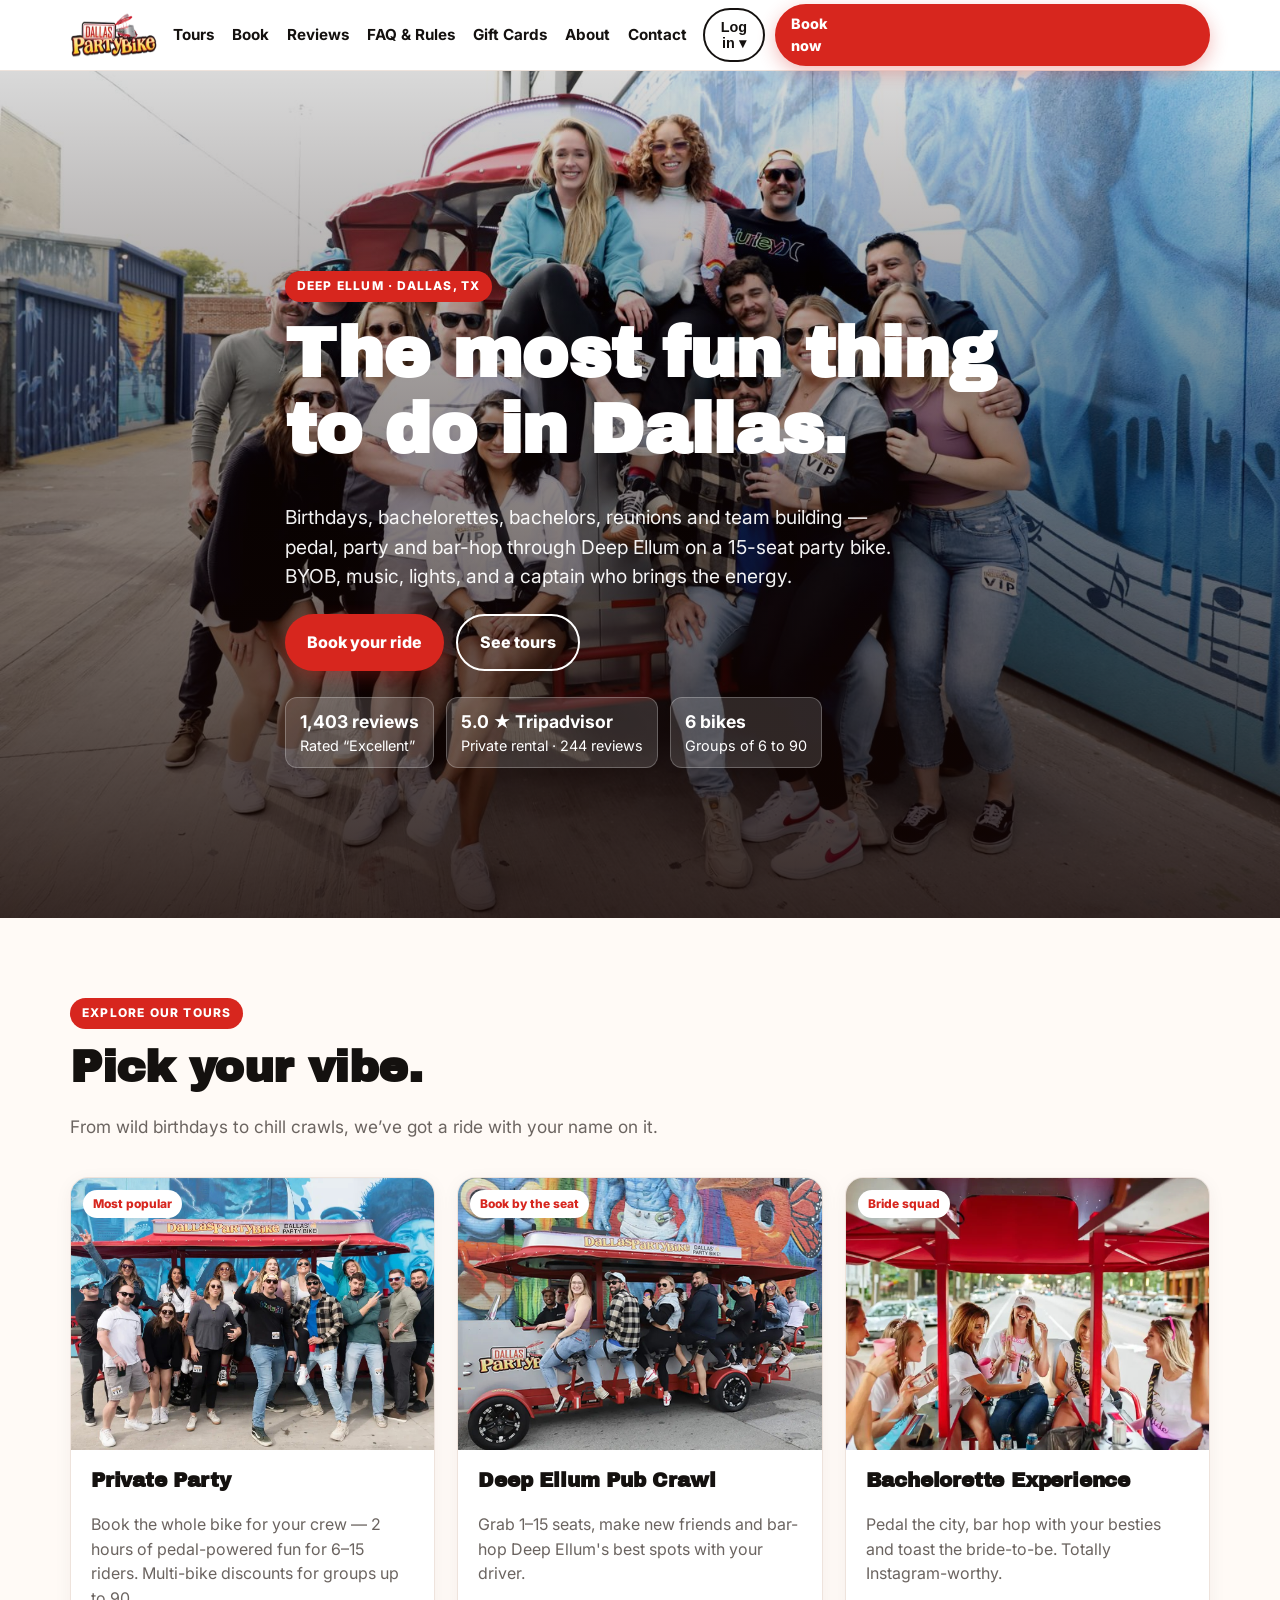
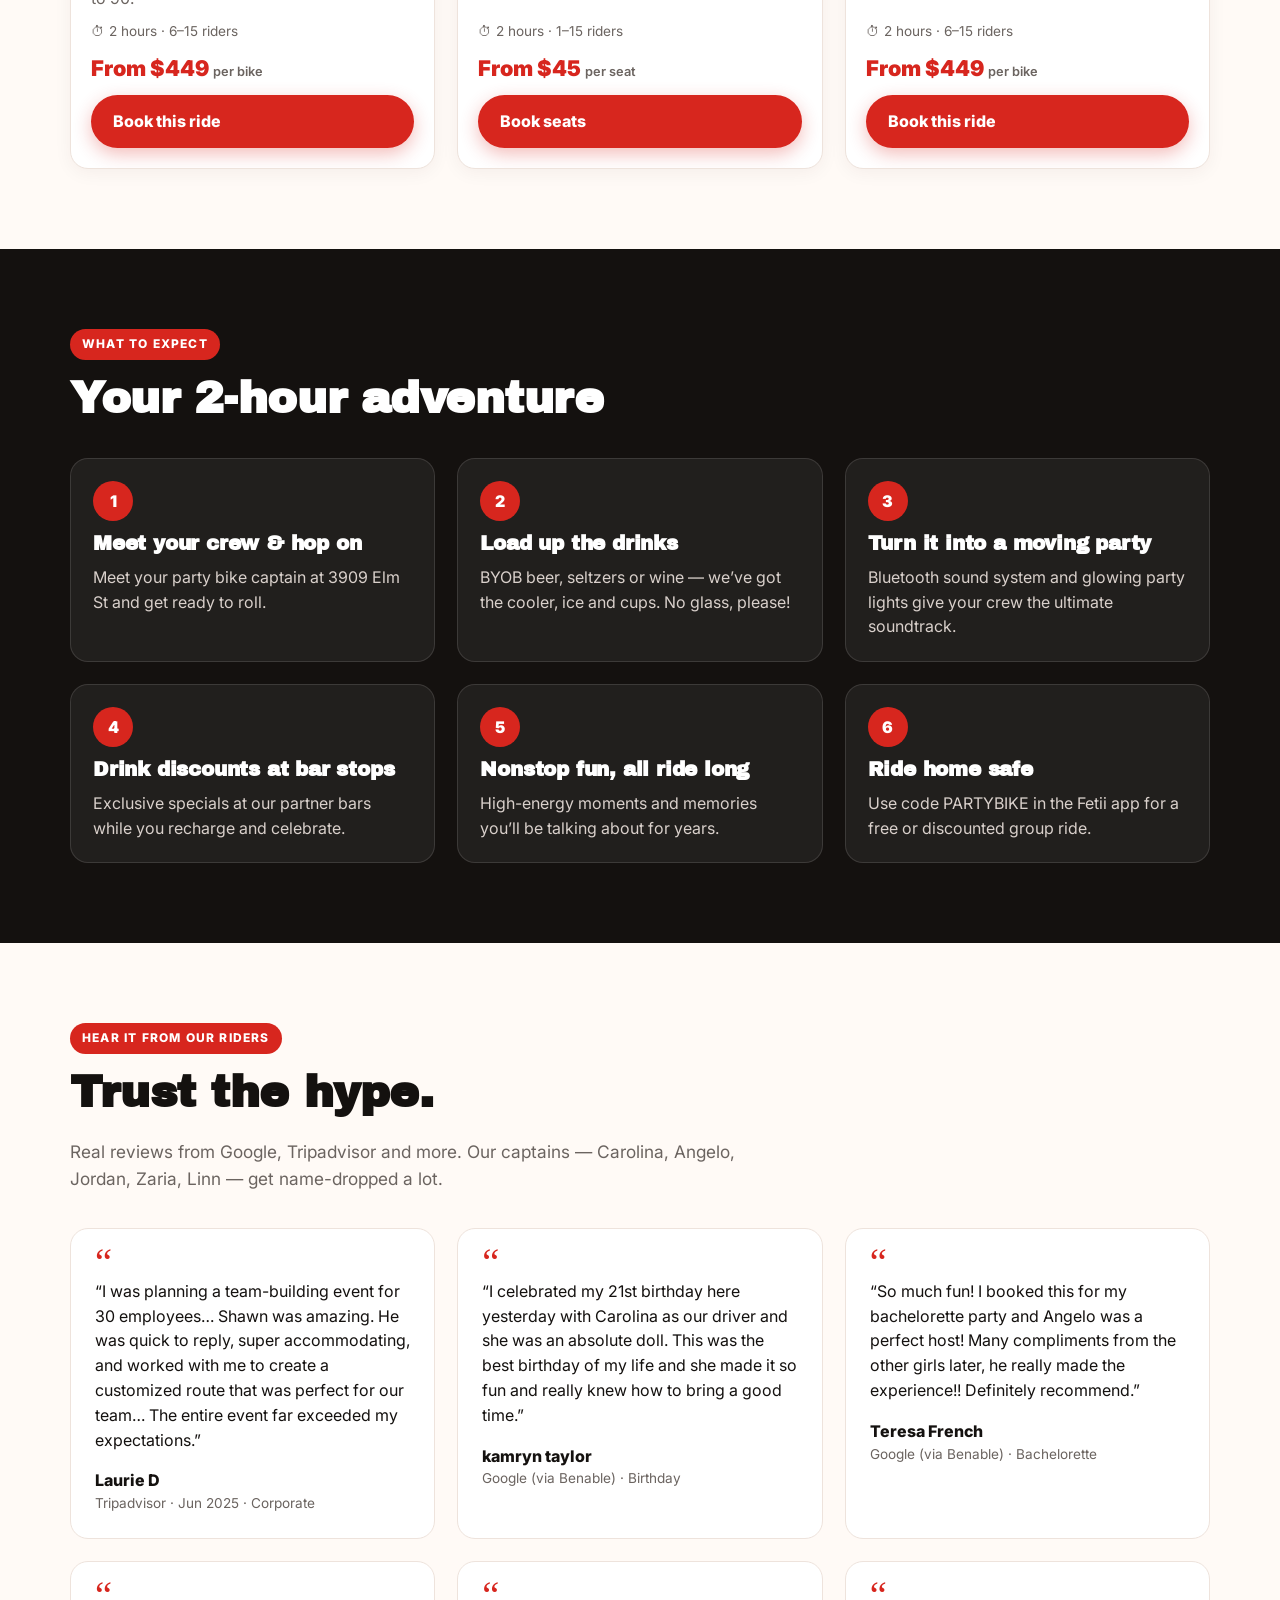
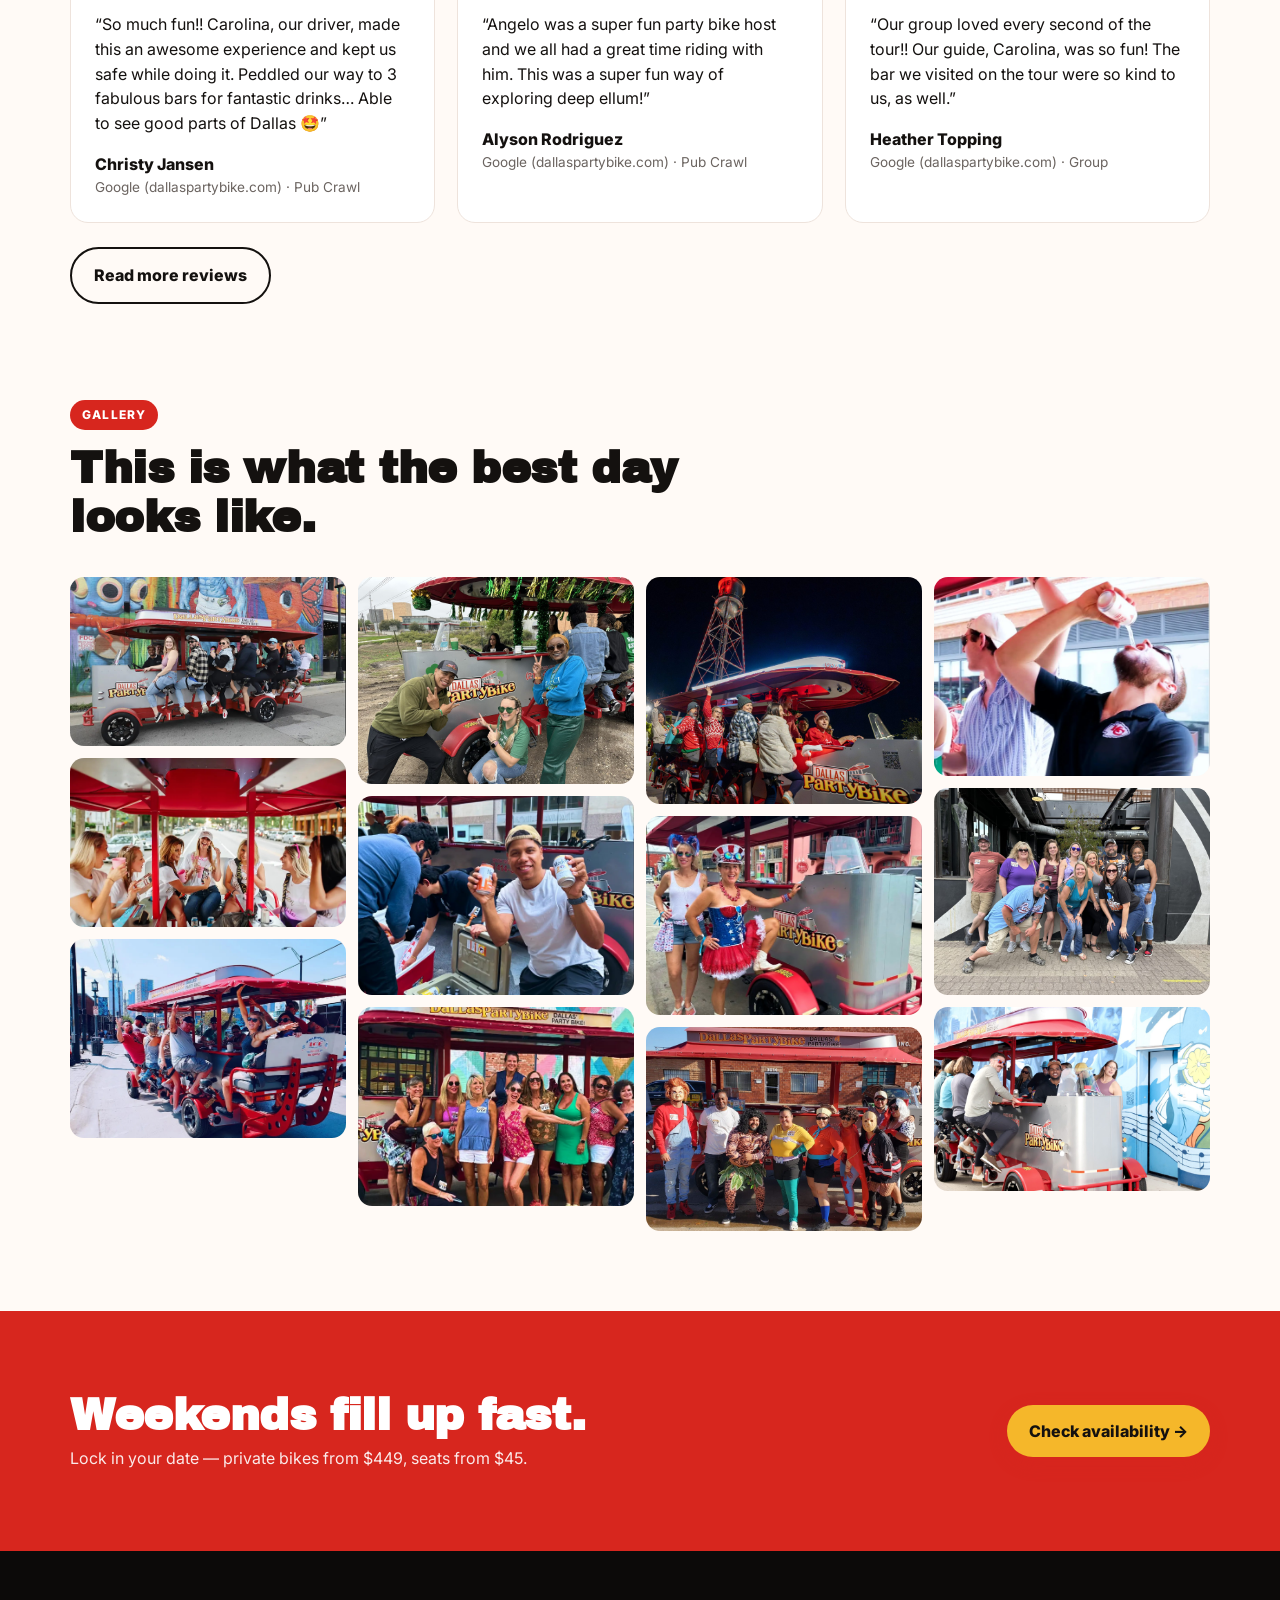
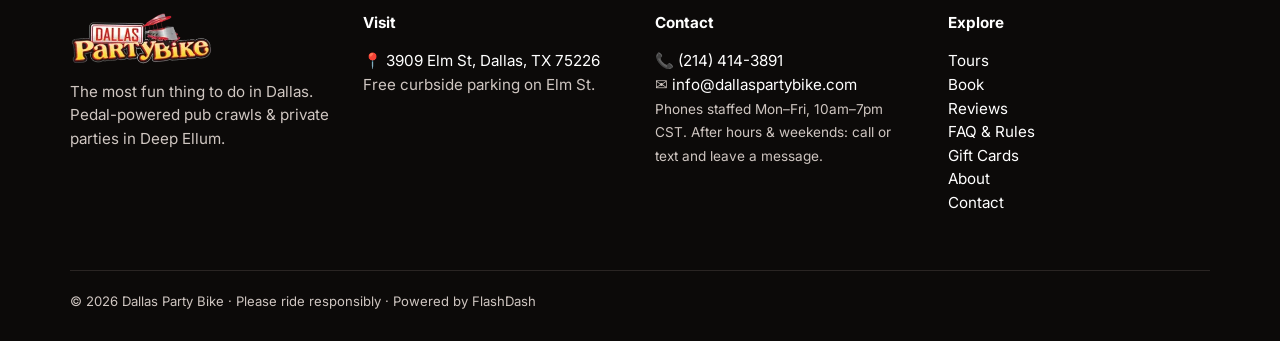
==== index.html @ ded642da "Dallas Party Bike preview site" ====
<!doctype html><html lang="en"><head><meta charset="utf-8"><meta name="robots" content="noindex,nofollow"><meta name="viewport" content="width=device-width,initial-scale=1">
<title>Dallas Party Bike | The Most Fun Thing to Do in Dallas</title><meta name="description" content="Pedal-powered pub crawls and private party bike rides in Deep Ellum, Dallas."><link rel="icon" href="assets/logo.png">
<link rel="preconnect" href="https://fonts.googleapis.com"><link href="https://fonts.googleapis.com/css2?family=Archivo+Black&family=Inter:wght@400;600;700;800;900&display=swap" rel="stylesheet">
<link rel="stylesheet" href="css/site.css"><script src="js/data.js"></script></head><body>
<section class="hero"><div class="bg" style="background-image:url(assets/group-mural.jpg)"></div><div class="wrap"><span class="eyebrow">Deep Ellum · Dallas, TX</span>
<h1>The most fun thing<br>to do in Dallas.</h1><p class="lead">Birthdays, bachelorettes, bachelors, reunions and team building — pedal, party and bar-hop through Deep Ellum on a 15-seat party bike. BYOB, music, lights, and a captain who brings the energy.</p>
<div style="display:flex;gap:12px;flex-wrap:wrap;margin-top:22px"><a class="btn" href="book.html">Book your ride</a><a class="btn ghost" href="tours.html">See tours</a></div>
<div class="trust"><div><b>1,403 reviews</b>Rated “Excellent”</div><div><b>5.0 ★ Tripadvisor</b>Private rental · 244 reviews</div><div><b>6 bikes</b>Groups of 6 to 90</div></div></div></section>
<section><div class="wrap"><div class="sec-head"><span class="eyebrow">Explore our tours</span><h2>Pick your vibe.</h2><p>From wild birthdays to chill crawls, we’ve got a ride with your name on it.</p></div><div class="grid g3" id="pk"></div></div></section>
<section class="dark"><div class="wrap"><div class="sec-head"><span class="eyebrow">What to expect</span><h2>Your 2-hour adventure</h2></div><div class="grid g3 steps">
<div class="step"><h3>Meet your crew & hop on</h3><p>Meet your party bike captain at 3909 Elm St and get ready to roll.</p></div>
<div class="step"><h3>Load up the drinks</h3><p>BYOB beer, seltzers or wine — we’ve got the cooler, ice and cups. No glass, please!</p></div>
<div class="step"><h3>Turn it into a moving party</h3><p>Bluetooth sound system and glowing party lights give your crew the ultimate soundtrack.</p></div>
<div class="step"><h3>Drink discounts at bar stops</h3><p>Exclusive specials at our partner bars while you recharge and celebrate.</p></div>
<div class="step"><h3>Nonstop fun, all ride long</h3><p>High-energy moments and memories you’ll be talking about for years.</p></div>
<div class="step"><h3>Ride home safe</h3><p>Use code PARTYBIKE in the Fetii app for a free or discounted group ride.</p></div></div></div></section>
<section><div class="wrap"><div class="sec-head"><span class="eyebrow">Hear it from our riders</span><h2>Trust the hype.</h2><p>Real reviews from Google, Tripadvisor and more. Our captains — Carolina, Angelo, Jordan, Zaria, Linn — get name-dropped a lot.</p></div><div class="grid g3" id="rv"></div><p style="margin-top:24px"><a class="btn ghost" href="reviews.html">Read more reviews</a></p></div></section>
<section style="padding-top:0"><div class="wrap"><div class="sec-head"><span class="eyebrow">Gallery</span><h2>This is what the best day looks like.</h2></div><div class="gallery">
<img src="assets/mural-ride.jpg" alt=""><img src="assets/bachelorette.jpg" alt=""><img src="assets/skyline-ride.jpg" alt=""><img src="assets/holiday-crew.jpg" alt=""><img src="assets/cooler-cheers.jpg" alt=""><img src="assets/ladies-group.jpg" alt=""><img src="assets/night-holiday.jpg" alt=""><img src="assets/patriotic.jpg" alt=""><img src="assets/costume-group.jpg" alt=""><img src="assets/shotgun.jpg" alt=""><img src="assets/group-street.jpg" alt=""><img src="assets/bike-riding.jpg" alt=""></div></div></section>
<section class="redbg"><div class="wrap cta-band"><div><h2 style="margin:0">Weekends fill up fast.</h2><p style="margin:.4em 0 0;opacity:.9">Lock in your date — private bikes from $449, seats from $45.</p></div><a class="btn gold" href="book.html">Check availability →</a></div></section><script src="js/layout.js"></script><script>pk.innerHTML=DPB.packages.slice(0,3).map(pkgCard).join("");rv.innerHTML=DPB.reviews.slice(0,6).map(reviewCard).join("")</script></body></html>
---- css/site.css ----
:root{--red:#d7261e;--red-d:#a8180f;--gold:#f5b72a;--ink:#14110f;--muted:#6b6460;--bg:#fffaf6;--card:#fff;--line:#eee3dc;--r:18px}
*{box-sizing:border-box}html{scroll-behavior:smooth}
body{margin:0;font-family:Inter,system-ui,-apple-system,Segoe UI,Roboto,sans-serif;color:var(--ink);background:var(--bg);line-height:1.55}
h1,h2,h3{font-family:"Archivo Black","Inter",sans-serif;line-height:1.08;margin:0 0 .5em;letter-spacing:-.01em}
h1{font-size:clamp(2.3rem,6vw,4.4rem)}h2{font-size:clamp(1.8rem,4vw,2.8rem)}h3{font-size:1.25rem}
a{color:inherit}img{max-width:100%;display:block}
.wrap{max-width:1180px;margin:0 auto;padding:0 20px}
.btn{display:inline-flex;align-items:center;gap:8px;background:var(--red);color:#fff;text-decoration:none;font-weight:800;padding:14px 22px;border-radius:999px;border:0;cursor:pointer;font-size:1rem;transition:.2s;box-shadow:0 6px 18px rgba(215,38,30,.3)}
.btn:hover{background:var(--red-d);transform:translateY(-1px)}.btn.ghost{background:transparent;color:inherit;border:2px solid currentColor;box-shadow:none}.btn.gold{background:var(--gold);color:var(--ink)}.btn.sm{padding:9px 16px;font-size:.9rem}
header.top{position:sticky;top:0;z-index:50;background:rgba(255,255,255,.95);backdrop-filter:blur(8px);border-bottom:1px solid var(--line)}
.nav{display:flex;align-items:center;justify-content:space-between;height:70px;gap:16px}
.nav .logo img{height:46px}.nav ul{display:flex;gap:22px;list-style:none;margin:0;padding:0;font-weight:700;font-size:.95rem}.nav ul a{text-decoration:none}.nav ul a:hover,.nav ul a.on{color:var(--red)}
.nav .act{display:flex;gap:10px;align-items:center}.burger{display:none;background:none;border:0;font-size:1.8rem;cursor:pointer}
.login{position:relative}.login-menu{display:none;position:absolute;right:0;top:110%;background:#fff;border:1px solid var(--line);border-radius:14px;box-shadow:0 12px 30px rgba(0,0,0,.12);min-width:230px;padding:8px}
.login.open .login-menu{display:block}.login-menu a{display:block;padding:10px 12px;border-radius:10px;text-decoration:none;font-weight:700}.login-menu a small{display:block;font-weight:400;color:var(--muted)}.login-menu a:hover{background:#fdeceb}
@media(max-width:900px){.nav ul{display:none;position:absolute;top:70px;left:0;right:0;flex-direction:column;background:#fff;padding:16px 20px;border-bottom:1px solid var(--line)}.nav ul.show{display:flex}.burger{display:block}.nav .act .btn.book{display:none}}
.hero{position:relative;color:#fff;min-height:86vh;display:flex;align-items:flex-end;overflow:hidden}
.hero .bg{position:absolute;inset:0;background-size:cover;background-position:center}.hero::after{content:"";position:absolute;inset:0;background:linear-gradient(180deg,rgba(0,0,0,.15),rgba(20,5,3,.85))}
.hero .wrap{position:relative;z-index:2;padding-bottom:70px;padding-top:120px}.hero p.lead{font-size:1.2rem;max-width:620px;opacity:.95}
.eyebrow{display:inline-block;background:var(--red);color:#fff;font-weight:800;text-transform:uppercase;letter-spacing:.1em;font-size:.75rem;padding:6px 12px;border-radius:999px;margin-bottom:14px}
.stars{color:var(--gold);letter-spacing:2px}
.trust{display:flex;flex-wrap:wrap;gap:12px;margin-top:26px}.trust div{background:rgba(255,255,255,.14);border:1px solid rgba(255,255,255,.25);padding:10px 14px;border-radius:12px;font-size:.9rem}.trust b{display:block;font-size:1.1rem}
section{padding:80px 0}.sec-head{max-width:680px;margin-bottom:36px}.sec-head p{color:var(--muted);font-size:1.08rem}
.grid{display:grid;gap:22px}.g3{grid-template-columns:repeat(auto-fit,minmax(280px,1fr))}.g2{grid-template-columns:repeat(auto-fit,minmax(320px,1fr))}
.card{background:var(--card);border:1px solid var(--line);border-radius:var(--r);overflow:hidden;box-shadow:0 4px 18px rgba(60,20,10,.05);display:flex;flex-direction:column}
.card .ph{aspect-ratio:4/3;background-size:cover;background-position:center;position:relative}.card .ph .badge{position:absolute;top:12px;left:12px;background:#fff;color:var(--red);font-weight:800;font-size:.75rem;padding:5px 10px;border-radius:999px}
.card .bd{padding:20px;display:flex;flex-direction:column;gap:10px;flex:1}.card .bd p{color:var(--muted);margin:0;flex:1}
.price{font-weight:900;font-size:1.35rem;color:var(--red)}.price small{font-size:.8rem;color:var(--muted);font-weight:600}
.ph-tag{background:#fff4d6;color:#8a5a00;border:1px dashed #e0b44a;font-size:.72rem;font-weight:700;padding:2px 8px;border-radius:6px}
.dark{background:var(--ink);color:#fff}.dark .sec-head p{color:#cfc6c1}.redbg{background:var(--red);color:#fff}
.steps{counter-reset:s}.step{padding:22px;border-radius:var(--r);background:rgba(255,255,255,.06);border:1px solid rgba(255,255,255,.12)}.step::before{counter-increment:s;content:counter(s);display:grid;place-items:center;width:40px;height:40px;border-radius:50%;background:var(--red);font-weight:900;margin-bottom:12px}
.step p{color:#d9d0cb;margin:0}
.gallery{columns:4 220px;column-gap:12px}.gallery img{width:100%;margin-bottom:12px;border-radius:14px;break-inside:avoid}
.review{padding:24px;border-radius:var(--r);background:#fff;border:1px solid var(--line)}.review p{margin:.4em 0 1em}.review .who{font-weight:800}.review .src{color:var(--muted);font-size:.85rem}
.rules{grid-template-columns:repeat(auto-fit,minmax(260px,1fr))}.rule{display:flex;gap:14px;background:#fff;border:1px solid var(--line);padding:18px;border-radius:14px}.rule .i{font-size:1.7rem}.rule p{margin:0;color:var(--muted);font-size:.93rem}
details{background:#fff;border:1px solid var(--line);border-radius:14px;padding:18px 20px;margin-bottom:12px}summary{font-weight:800;cursor:pointer;font-size:1.05rem}details p{color:var(--muted);margin:.8em 0 0}
.page-hero{padding:70px 0 40px;background:linear-gradient(135deg,var(--red),#7a0f09);color:#fff}.page-hero p{opacity:.9;max-width:640px;font-size:1.1rem}
footer{background:#0c0a09;color:#cfc6c1;padding:60px 0 30px;font-size:.95rem}footer a{color:#fff;text-decoration:none}footer .cols{display:grid;grid-template-columns:repeat(auto-fit,minmax(200px,1fr));gap:30px}footer h4{color:#fff;margin:0 0 10px}footer .fine{border-top:1px solid #2a2523;margin-top:40px;padding-top:20px;font-size:.82rem}
.cta-band{display:flex;flex-wrap:wrap;justify-content:space-between;align-items:center;gap:20px}
.mobile-cta{display:none}@media(max-width:700px){.mobile-cta{display:flex;position:fixed;bottom:12px;left:12px;right:12px;z-index:60;justify-content:center}.mobile-cta .btn{width:100%;justify-content:center}footer{padding-bottom:90px}section{padding:56px 0}}
/* booking */
.book{display:grid;grid-template-columns:1fr 340px;gap:26px;align-items:start}@media(max-width:900px){.book{grid-template-columns:1fr}}
.panel{background:#fff;border:1px solid var(--line);border-radius:var(--r);padding:24px;margin-bottom:18px}.panel h3{display:flex;align-items:center;gap:10px}.panel h3 span{display:grid;place-items:center;width:30px;height:30px;border-radius:50%;background:var(--red);color:#fff;font-size:.9rem}
.opts{display:grid;gap:10px;grid-template-columns:repeat(auto-fill,minmax(150px,1fr))}.opt{border:2px solid var(--line);border-radius:12px;padding:12px;cursor:pointer;background:#fff;text-align:left;font:inherit}.opt.on{border-color:var(--red);background:#fdeceb}.opt b{display:block}.opt small{color:var(--muted)}.opt:disabled{opacity:.4;cursor:not-allowed}
.cal{display:grid;grid-template-columns:repeat(7,1fr);gap:6px}.cal .dow{font-size:.75rem;color:var(--muted);text-align:center;font-weight:700}.cal button{aspect-ratio:1;border:1px solid var(--line);background:#fff;border-radius:10px;font:inherit;font-weight:700;cursor:pointer}.cal button.on{background:var(--red);color:#fff;border-color:var(--red)}.cal button:disabled{opacity:.3;cursor:not-allowed}
.calhead{display:flex;justify-content:space-between;align-items:center;margin-bottom:10px}.calhead button{background:none;border:1px solid var(--line);border-radius:8px;padding:4px 12px;cursor:pointer}
.qty{display:flex;align-items:center;gap:14px}.qty button{width:42px;height:42px;border-radius:50%;border:2px solid var(--red);background:#fff;color:var(--red);font-size:1.3rem;font-weight:900;cursor:pointer}.qty output{font-size:1.6rem;font-weight:900;min-width:40px;text-align:center}
label.f{display:block;font-weight:700;font-size:.9rem;margin:10px 0 4px}input.f,select.f,textarea.f{width:100%;padding:12px;border:1px solid #d9cec7;border-radius:10px;font:inherit}
.summary{position:sticky;top:90px}.summary .row{display:flex;justify-content:space-between;padding:6px 0;border-bottom:1px dashed var(--line)}.summary .tot{font-size:1.3rem;font-weight:900}
.note{font-size:.85rem;color:var(--muted)}.chk{display:flex;gap:10px;align-items:flex-start;margin:8px 0}
.nav ul{gap:18px}.nav ul a{white-space:nowrap}.cal{max-width:460px}.cal button{aspect-ratio:auto;height:44px}
@media(max-width:1100px){.nav ul{display:none;position:absolute;top:70px;left:0;right:0;flex-direction:column;background:#fff;padding:16px 20px;border-bottom:1px solid var(--line)}.nav ul.show{display:flex}.burger{display:block}}
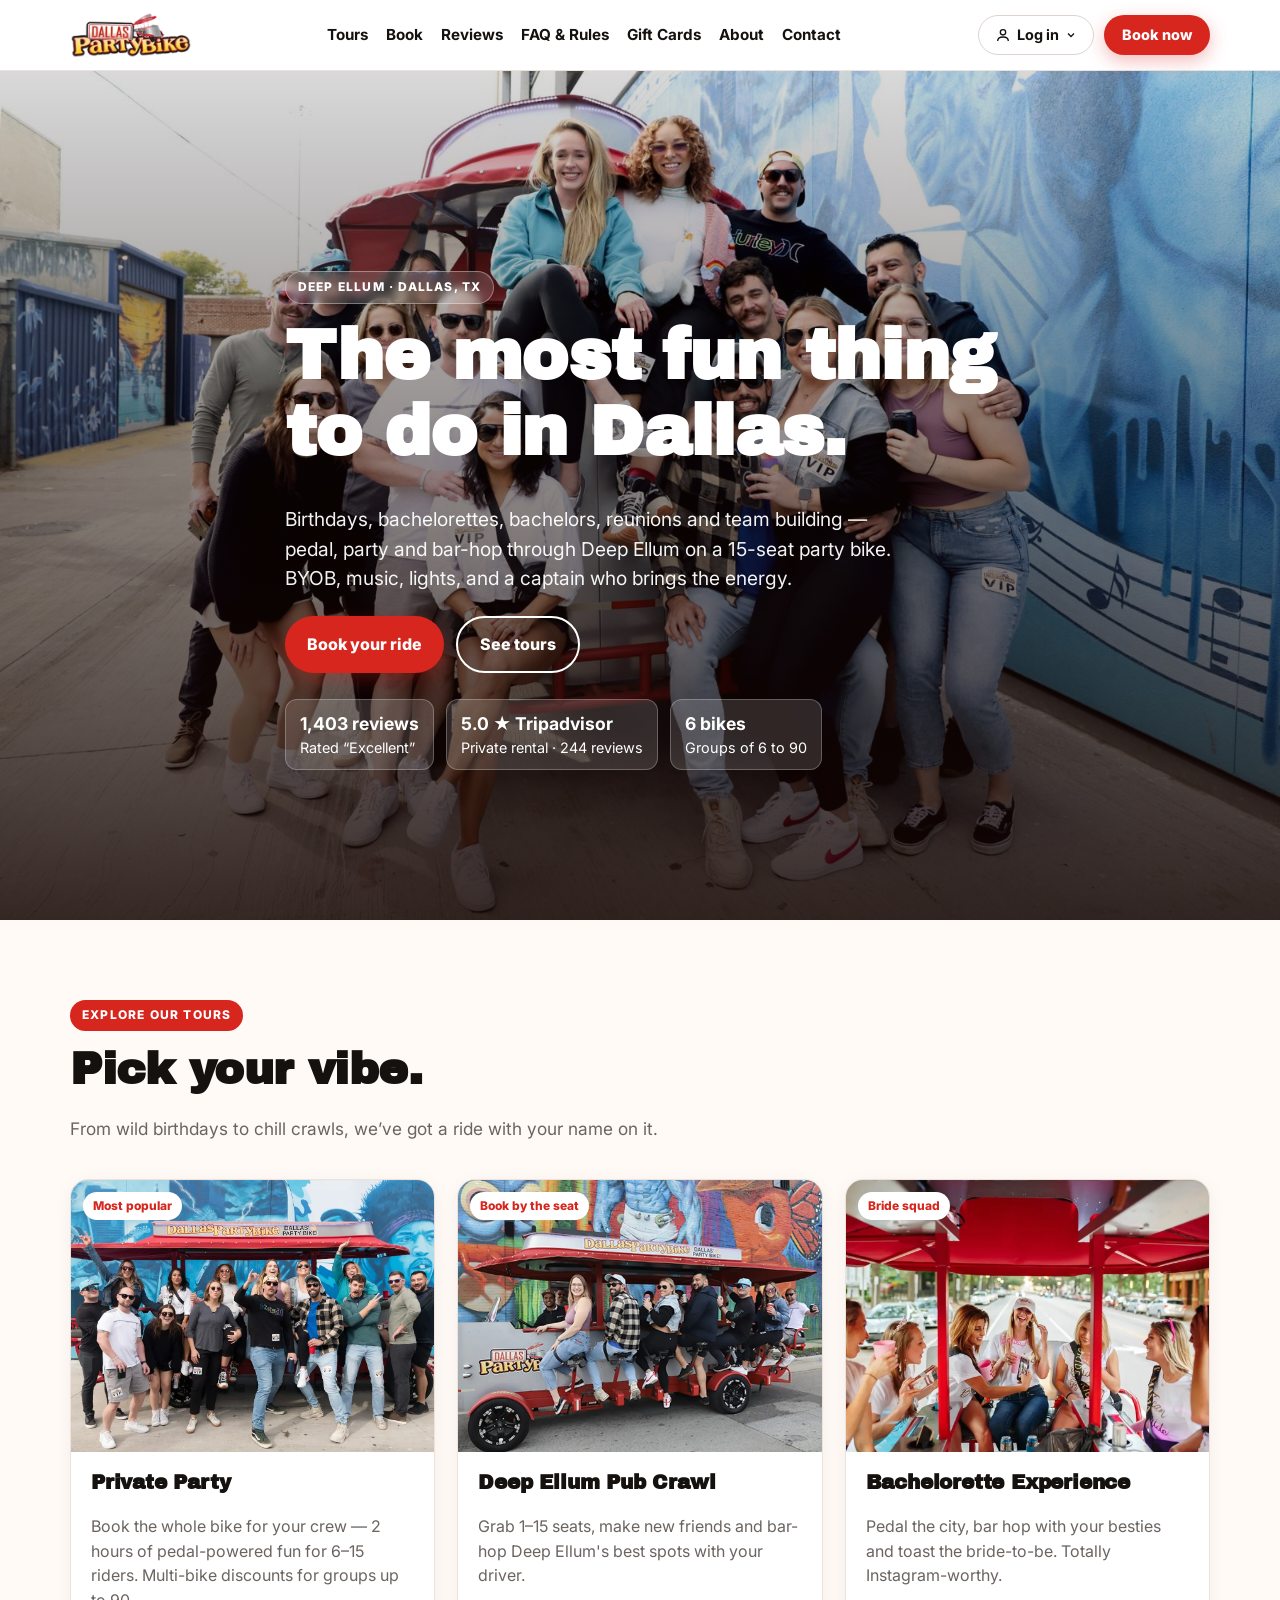
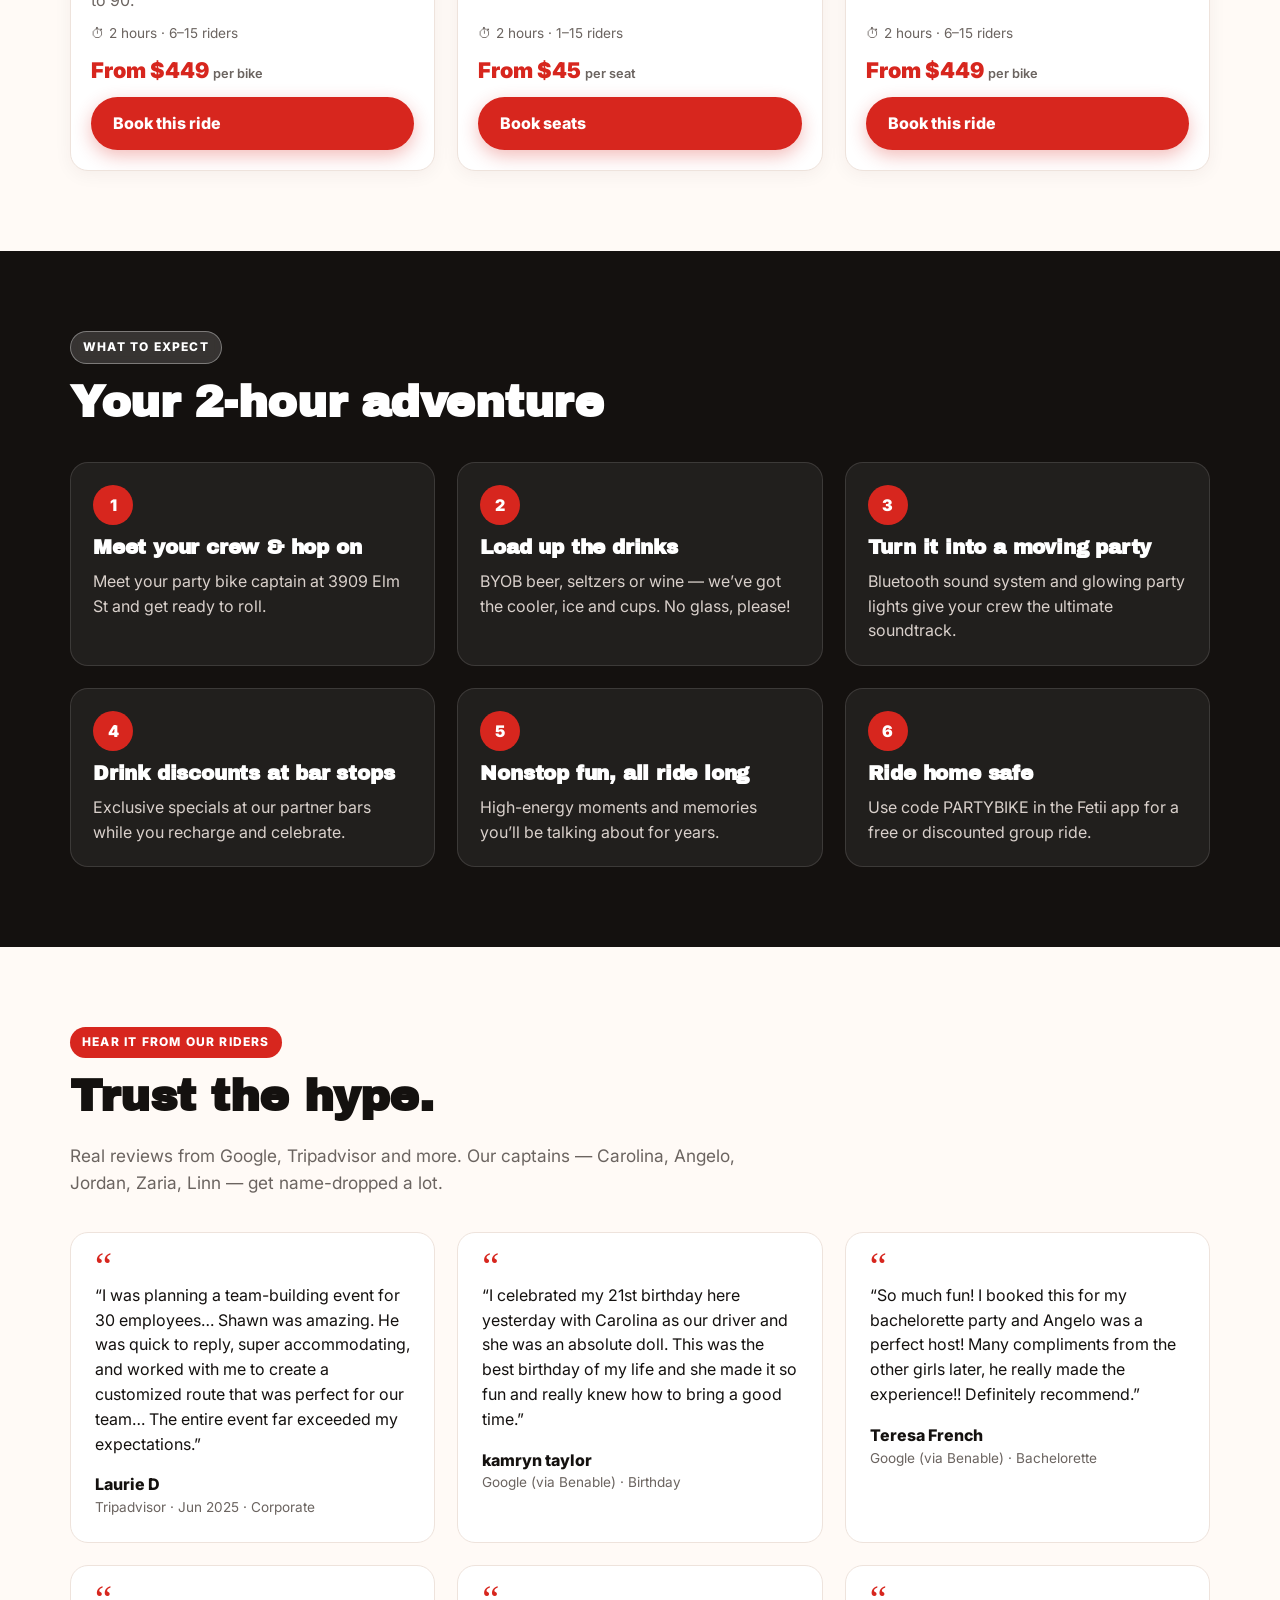
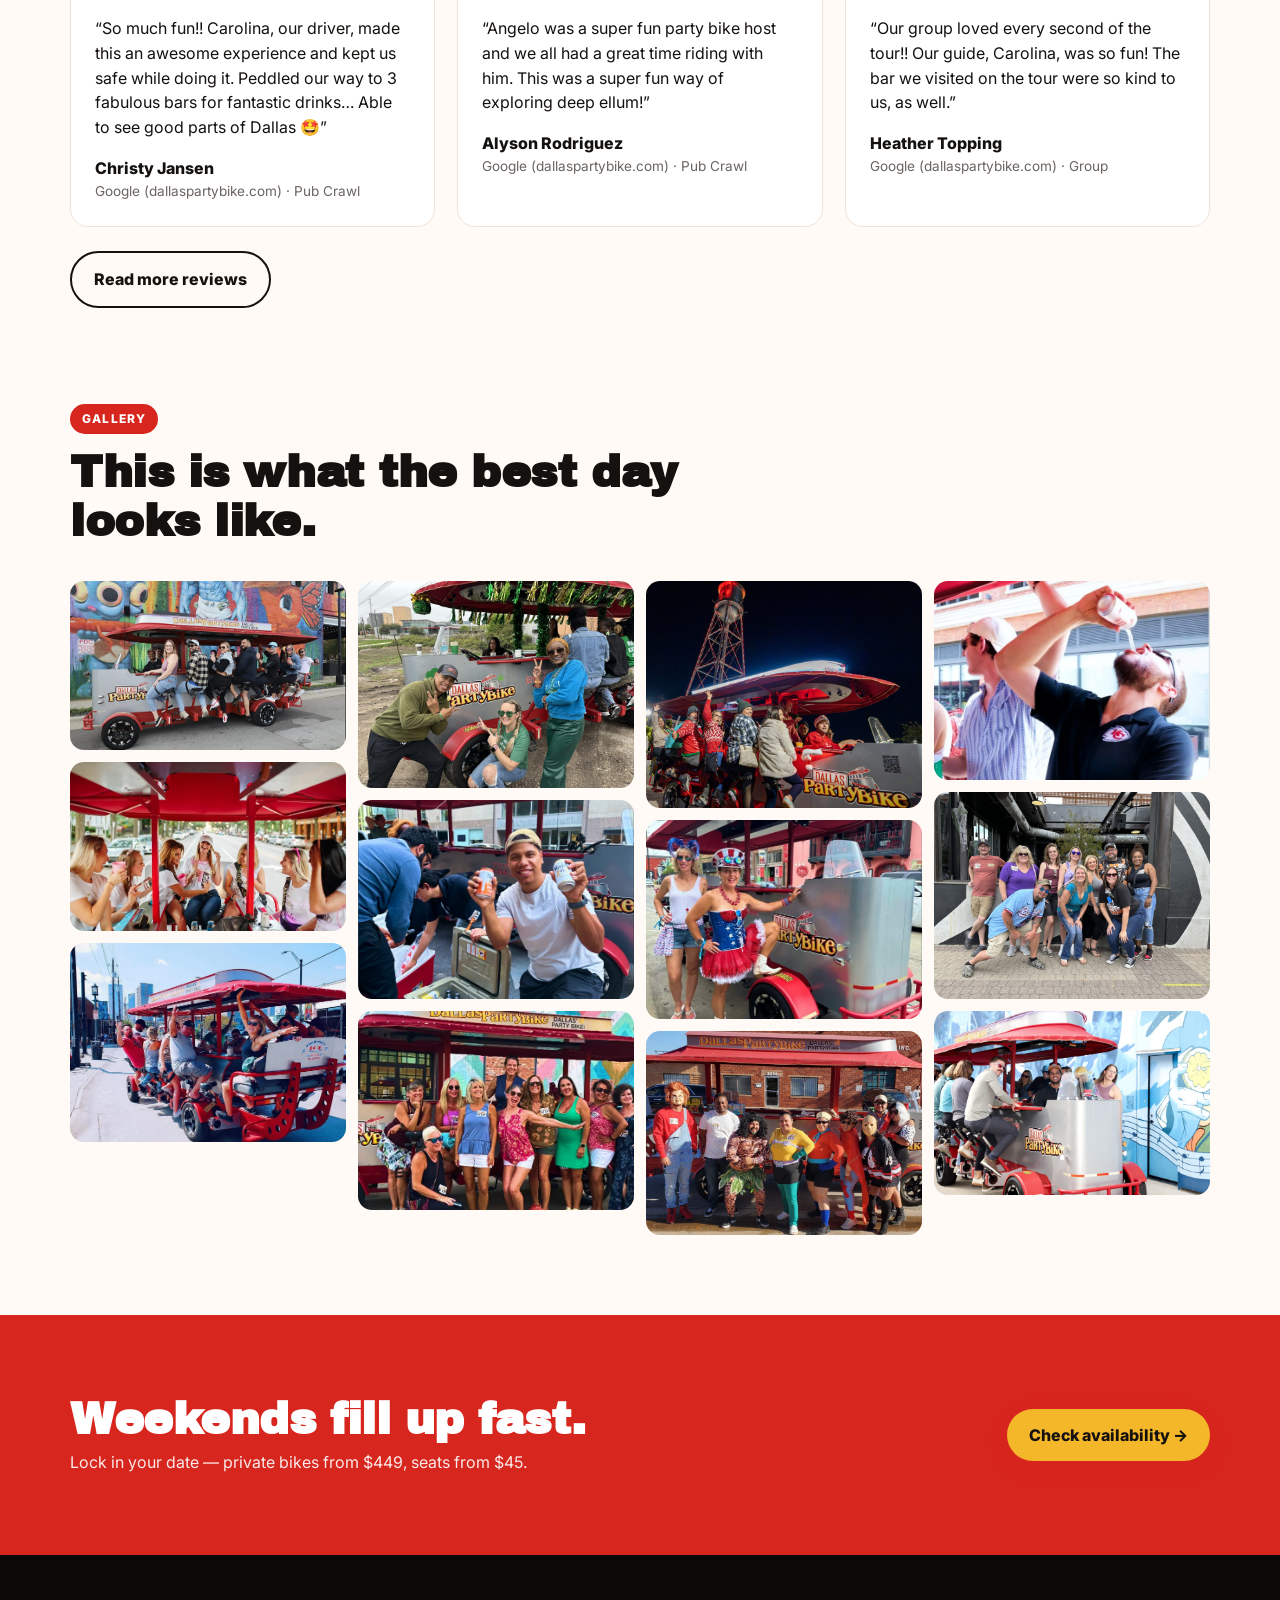
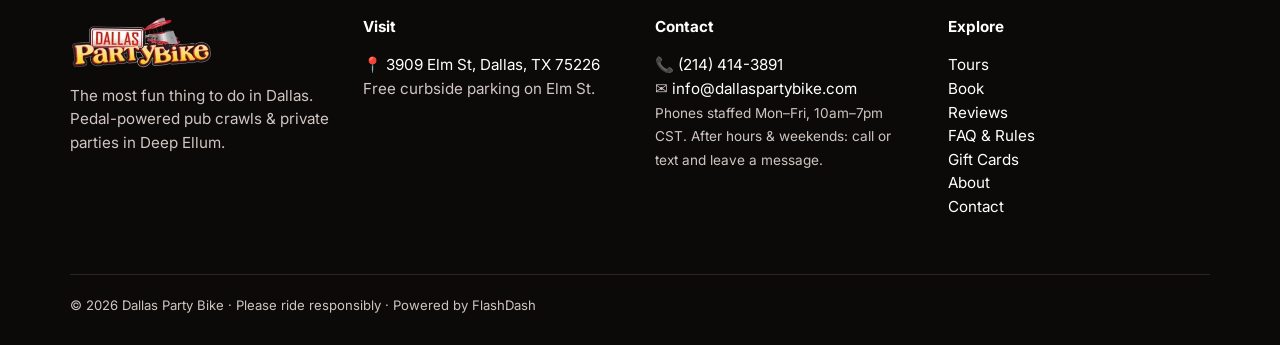
==== commit a8ad3536: "Owner-gated FlashDash change-request chat, approvals queue, hero pill restyle" ====
--- a/index.html
+++ b/index.html
@@ -17,4 +17,4 @@
 <section><div class="wrap"><div class="sec-head"><span class="eyebrow">Hear it from our riders</span><h2>Trust the hype.</h2><p>Real reviews from Google, Tripadvisor and more. Our captains — Carolina, Angelo, Jordan, Zaria, Linn — get name-dropped a lot.</p></div><div class="grid g3" id="rv"></div><p style="margin-top:24px"><a class="btn ghost" href="reviews.html">Read more reviews</a></p></div></section>
 <section style="padding-top:0"><div class="wrap"><div class="sec-head"><span class="eyebrow">Gallery</span><h2>This is what the best day looks like.</h2></div><div class="gallery">
 <img src="assets/mural-ride.jpg" alt=""><img src="assets/bachelorette.jpg" alt=""><img src="assets/skyline-ride.jpg" alt=""><img src="assets/holiday-crew.jpg" alt=""><img src="assets/cooler-cheers.jpg" alt=""><img src="assets/ladies-group.jpg" alt=""><img src="assets/night-holiday.jpg" alt=""><img src="assets/patriotic.jpg" alt=""><img src="assets/costume-group.jpg" alt=""><img src="assets/shotgun.jpg" alt=""><img src="assets/group-street.jpg" alt=""><img src="assets/bike-riding.jpg" alt=""></div></div></section>
-<section class="redbg"><div class="wrap cta-band"><div><h2 style="margin:0">Weekends fill up fast.</h2><p style="margin:.4em 0 0;opacity:.9">Lock in your date — private bikes from $449, seats from $45.</p></div><a class="btn gold" href="book.html">Check availability →</a></div></section><script src="js/layout.js"></script><script>pk.innerHTML=DPB.packages.slice(0,3).map(pkgCard).join("");rv.innerHTML=DPB.reviews.slice(0,6).map(reviewCard).join("")</script></body></html>+<section class="redbg"><div class="wrap cta-band"><div><h2 style="margin:0">Weekends fill up fast.</h2><p style="margin:.4em 0 0;opacity:.9">Lock in your date — private bikes from $449, seats from $45.</p></div><a class="btn gold" href="book.html">Check availability →</a></div></section><script src="js/layout.js"></script><script src="js/owner.js"></script><script>pk.innerHTML=DPB.packages.slice(0,3).map(pkgCard).join("");rv.innerHTML=DPB.reviews.slice(0,6).map(reviewCard).join("")</script></body></html>
--- a/css/site.css
+++ b/css/site.css
@@ -50,3 +50,15 @@
 .note{font-size:.85rem;color:var(--muted)}.chk{display:flex;gap:10px;align-items:flex-start;margin:8px 0}
 .nav ul{gap:18px}.nav ul a{white-space:nowrap}.cal{max-width:460px}.cal button{aspect-ratio:auto;height:44px}
 @media(max-width:1100px){.nav ul{display:none;position:absolute;top:70px;left:0;right:0;flex-direction:column;background:#fff;padding:16px 20px;border-bottom:1px solid var(--line)}.nav ul.show{display:flex}.burger{display:block}}
+/* header fixes */
+.nav .act{flex-shrink:0;flex-wrap:nowrap}.btn{white-space:nowrap}
+.nav .act .btn.sm,.loginbtn{height:40px;padding:0 16px;font-size:.9rem}
+.loginbtn{display:inline-flex;align-items:center;gap:6px;white-space:nowrap;background:#fff;color:var(--ink);border:1px solid #ddd3cc;border-radius:999px;font:inherit;font-weight:700;font-size:.9rem;cursor:pointer;transition:.2s}
+.loginbtn:hover{border-color:var(--red);color:var(--red)}
+button:focus,a:focus{outline:none}button:focus-visible,a:focus-visible,input:focus-visible,select:focus-visible,textarea:focus-visible{outline:3px solid rgba(215,38,30,.45);outline-offset:2px}
+@media(max-width:1180px){.nav ul{display:none;position:absolute;top:70px;left:0;right:0;flex-direction:column;background:#fff;padding:16px 20px;border-bottom:1px solid var(--line)}.nav ul.show{display:flex}.burger{display:block}}
+@media(max-width:520px){.nav .act .btn.book{display:none}.nav .logo img{height:40px}}
+@media(min-width:521px){.nav .act .btn.book{display:inline-flex}}
+.nav .act .btn.sm{display:inline-flex;align-items:center;justify-content:center;line-height:1}@media(max-width:520px){.nav .act .btn.book{display:none}}
+.nav .act .btn.book{display:inline-block;line-height:40px;padding:0 18px;text-align:center}@media(max-width:520px){.nav .act .btn.book{display:none}}
+.page-hero .eyebrow,.hero .eyebrow,.dark .eyebrow,.redbg .eyebrow{background:rgba(255,255,255,.15);color:#fff;border:1px solid rgba(255,255,255,.35);backdrop-filter:blur(4px)}
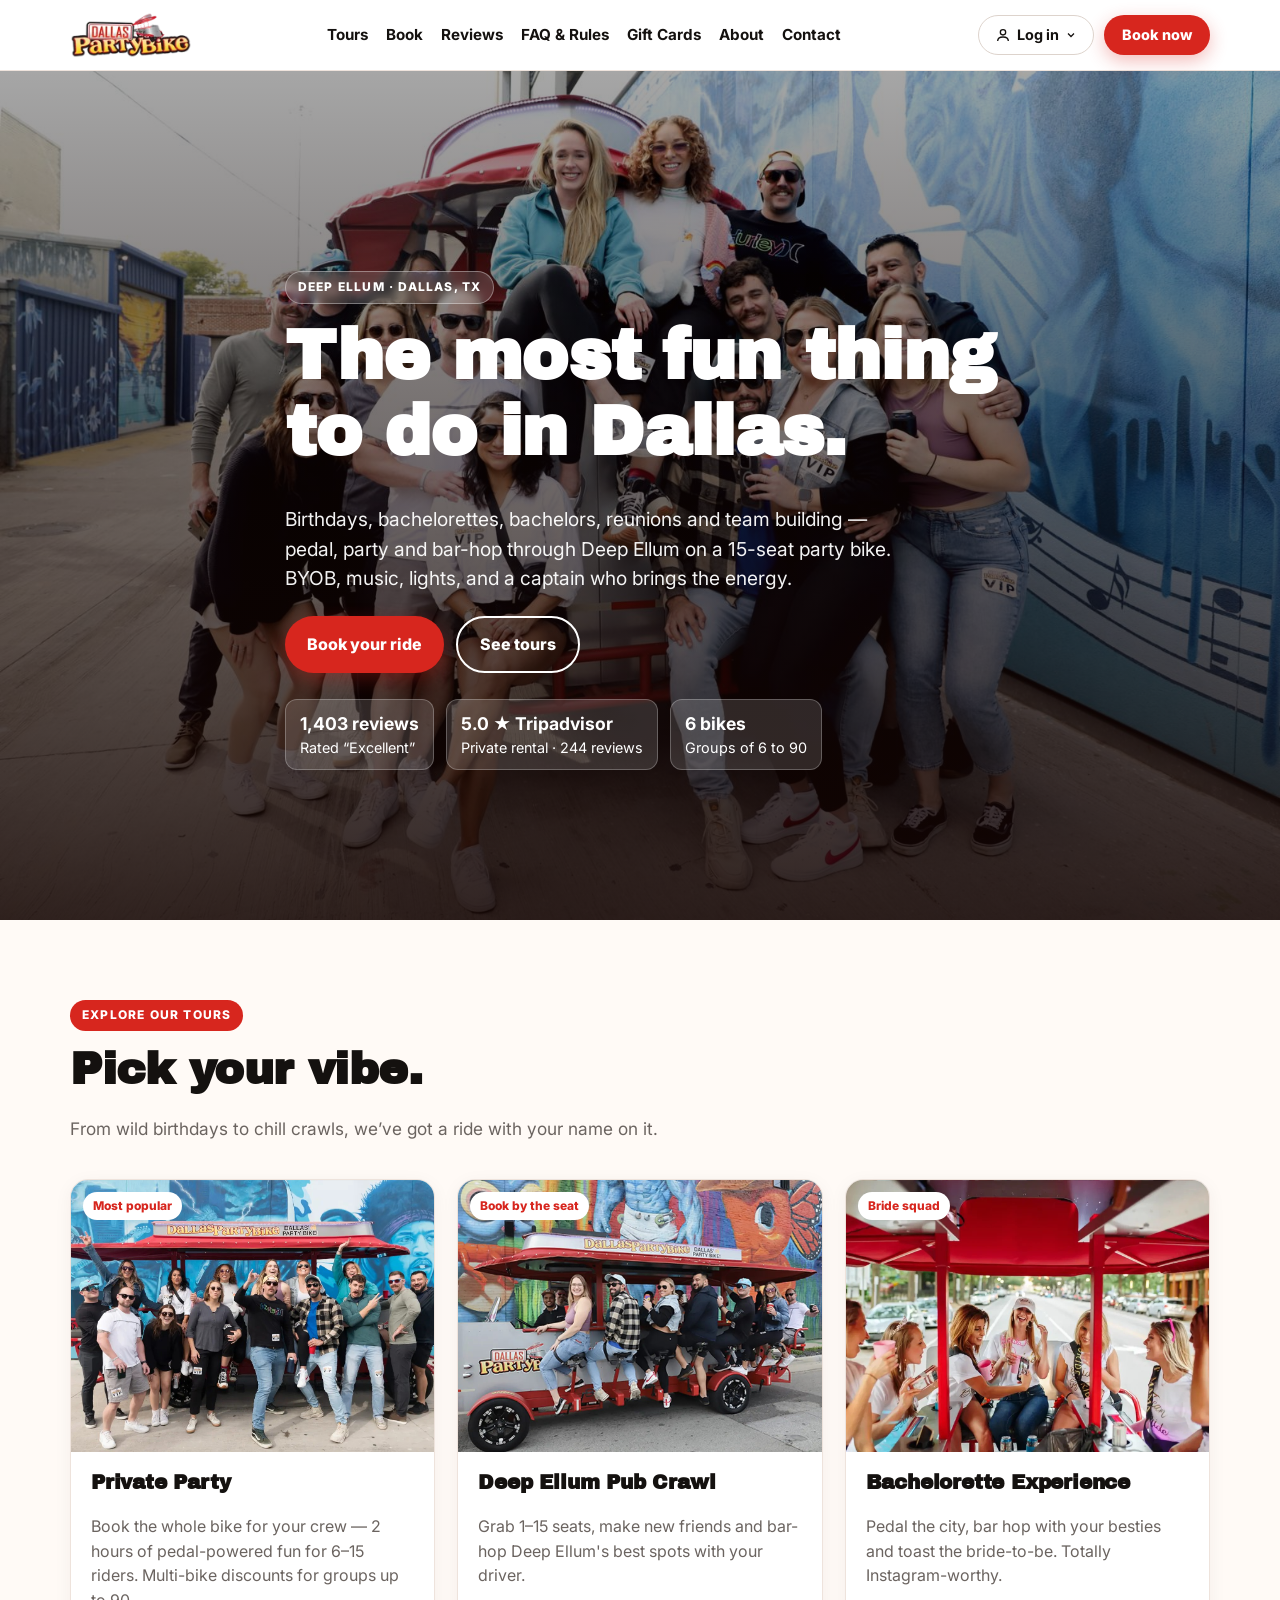
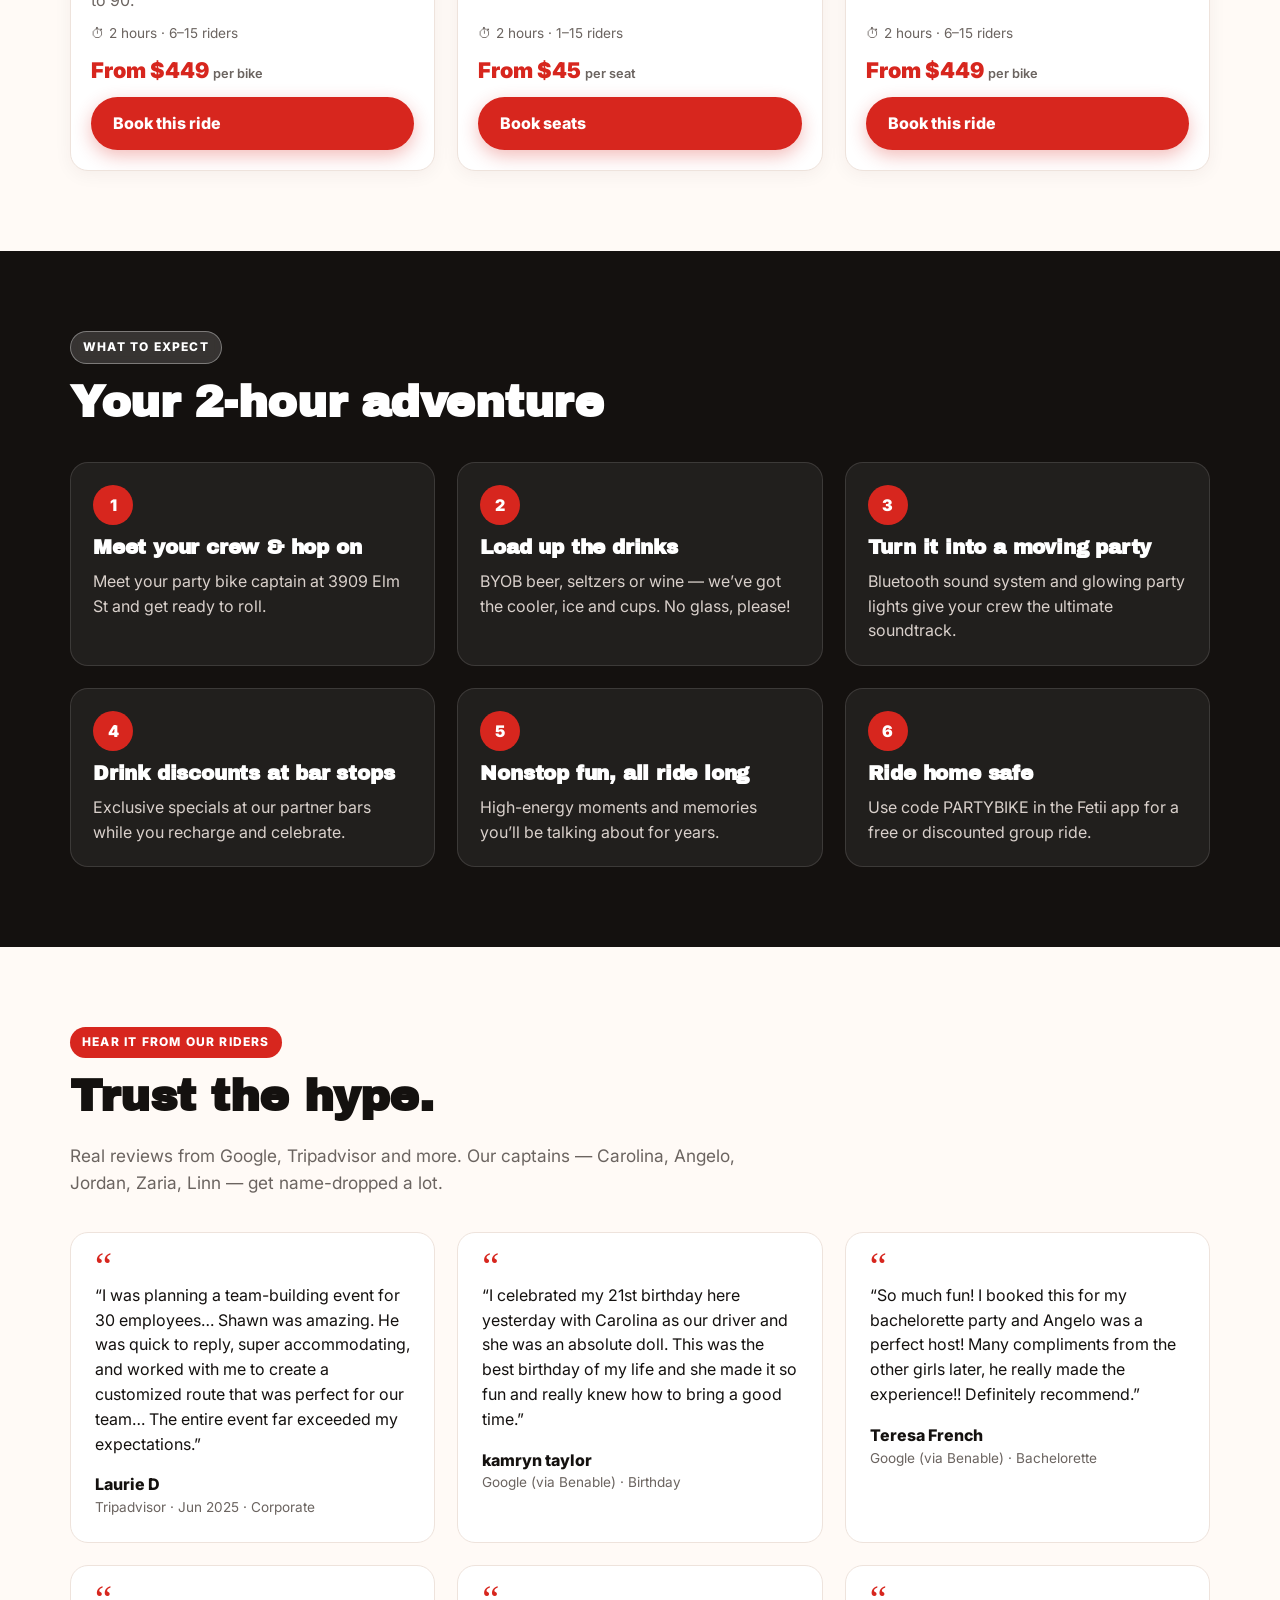
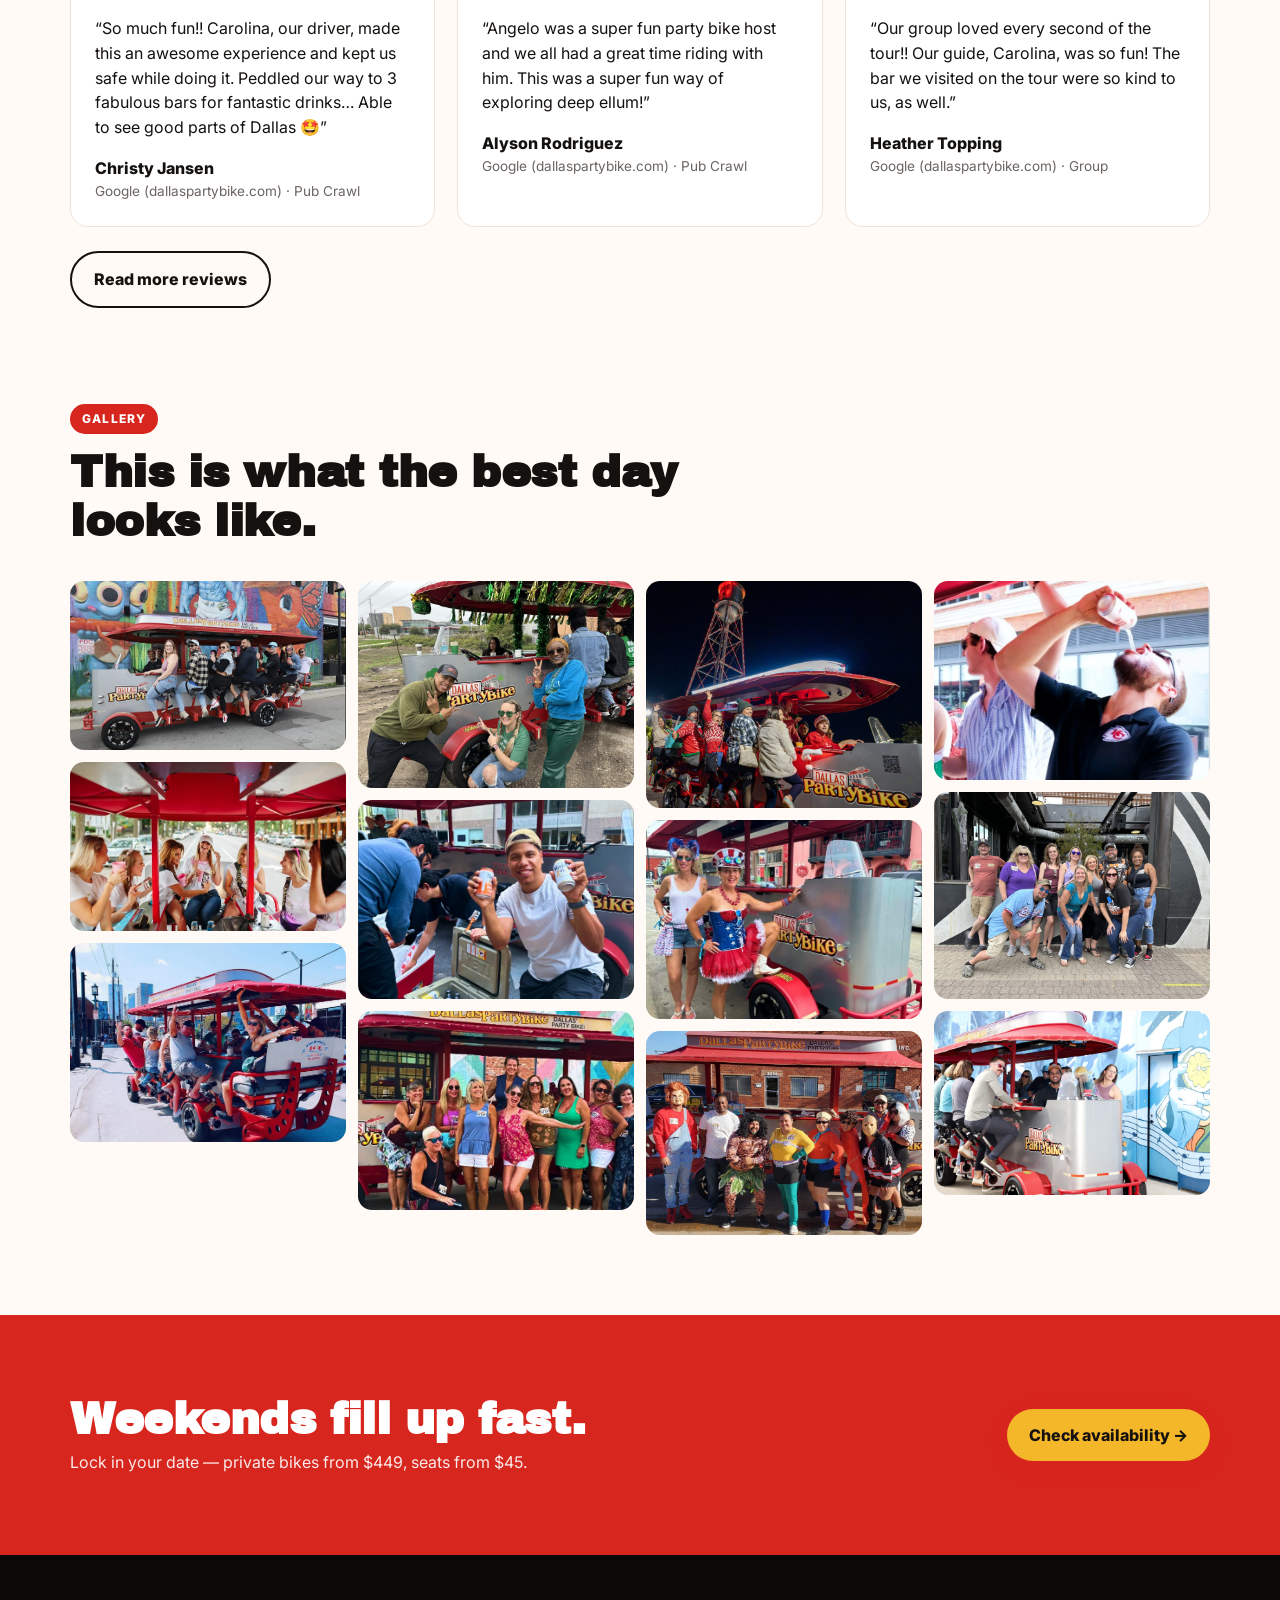
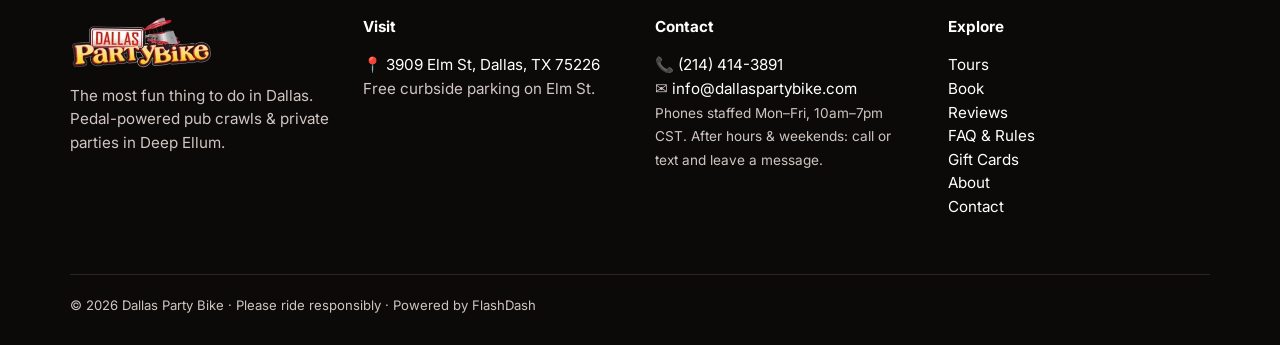
==== commit 99e585d8: "Homepage hero background video (muted, looped, reduced-motion aware)" ====
--- a/index.html
+++ b/index.html
@@ -2,7 +2,7 @@
 <title>Dallas Party Bike | The Most Fun Thing to Do in Dallas</title><meta name="description" content="Pedal-powered pub crawls and private party bike rides in Deep Ellum, Dallas."><link rel="icon" href="assets/logo.png">
 <link rel="preconnect" href="https://fonts.googleapis.com"><link href="https://fonts.googleapis.com/css2?family=Archivo+Black&family=Inter:wght@400;600;700;800;900&display=swap" rel="stylesheet">
 <link rel="stylesheet" href="css/site.css"><script src="js/data.js"></script></head><body>
-<section class="hero"><div class="bg" style="background-image:url(assets/group-mural.jpg)"></div><div class="wrap"><span class="eyebrow">Deep Ellum · Dallas, TX</span>
+<section class="hero"><div class="bg" style="background-image:url(assets/group-mural.jpg)"></div><video class="hero-vid" autoplay muted loop playsinline preload="metadata" poster="assets/group-mural.jpg" aria-hidden="true"><source src="assets/hero.mp4" type="video/mp4"></video><div class="wrap"><span class="eyebrow">Deep Ellum · Dallas, TX</span>
 <h1>The most fun thing<br>to do in Dallas.</h1><p class="lead">Birthdays, bachelorettes, bachelors, reunions and team building — pedal, party and bar-hop through Deep Ellum on a 15-seat party bike. BYOB, music, lights, and a captain who brings the energy.</p>
 <div style="display:flex;gap:12px;flex-wrap:wrap;margin-top:22px"><a class="btn" href="book.html">Book your ride</a><a class="btn ghost" href="tours.html">See tours</a></div>
 <div class="trust"><div><b>1,403 reviews</b>Rated “Excellent”</div><div><b>5.0 ★ Tripadvisor</b>Private rental · 244 reviews</div><div><b>6 bikes</b>Groups of 6 to 90</div></div></div></section>
--- a/css/site.css
+++ b/css/site.css
@@ -62,3 +62,6 @@
 .nav .act .btn.sm{display:inline-flex;align-items:center;justify-content:center;line-height:1}@media(max-width:520px){.nav .act .btn.book{display:none}}
 .nav .act .btn.book{display:inline-block;line-height:40px;padding:0 18px;text-align:center}@media(max-width:520px){.nav .act .btn.book{display:none}}
 .page-hero .eyebrow,.hero .eyebrow,.dark .eyebrow,.redbg .eyebrow{background:rgba(255,255,255,.15);color:#fff;border:1px solid rgba(255,255,255,.35);backdrop-filter:blur(4px)}
+.hero-vid{position:absolute;inset:0;width:100%;height:100%;object-fit:cover;z-index:0}
+.hero::after{z-index:1;background:linear-gradient(180deg,rgba(0,0,0,.35),rgba(20,5,3,.88))}
+@media (prefers-reduced-motion:reduce){.hero-vid{display:none}}
